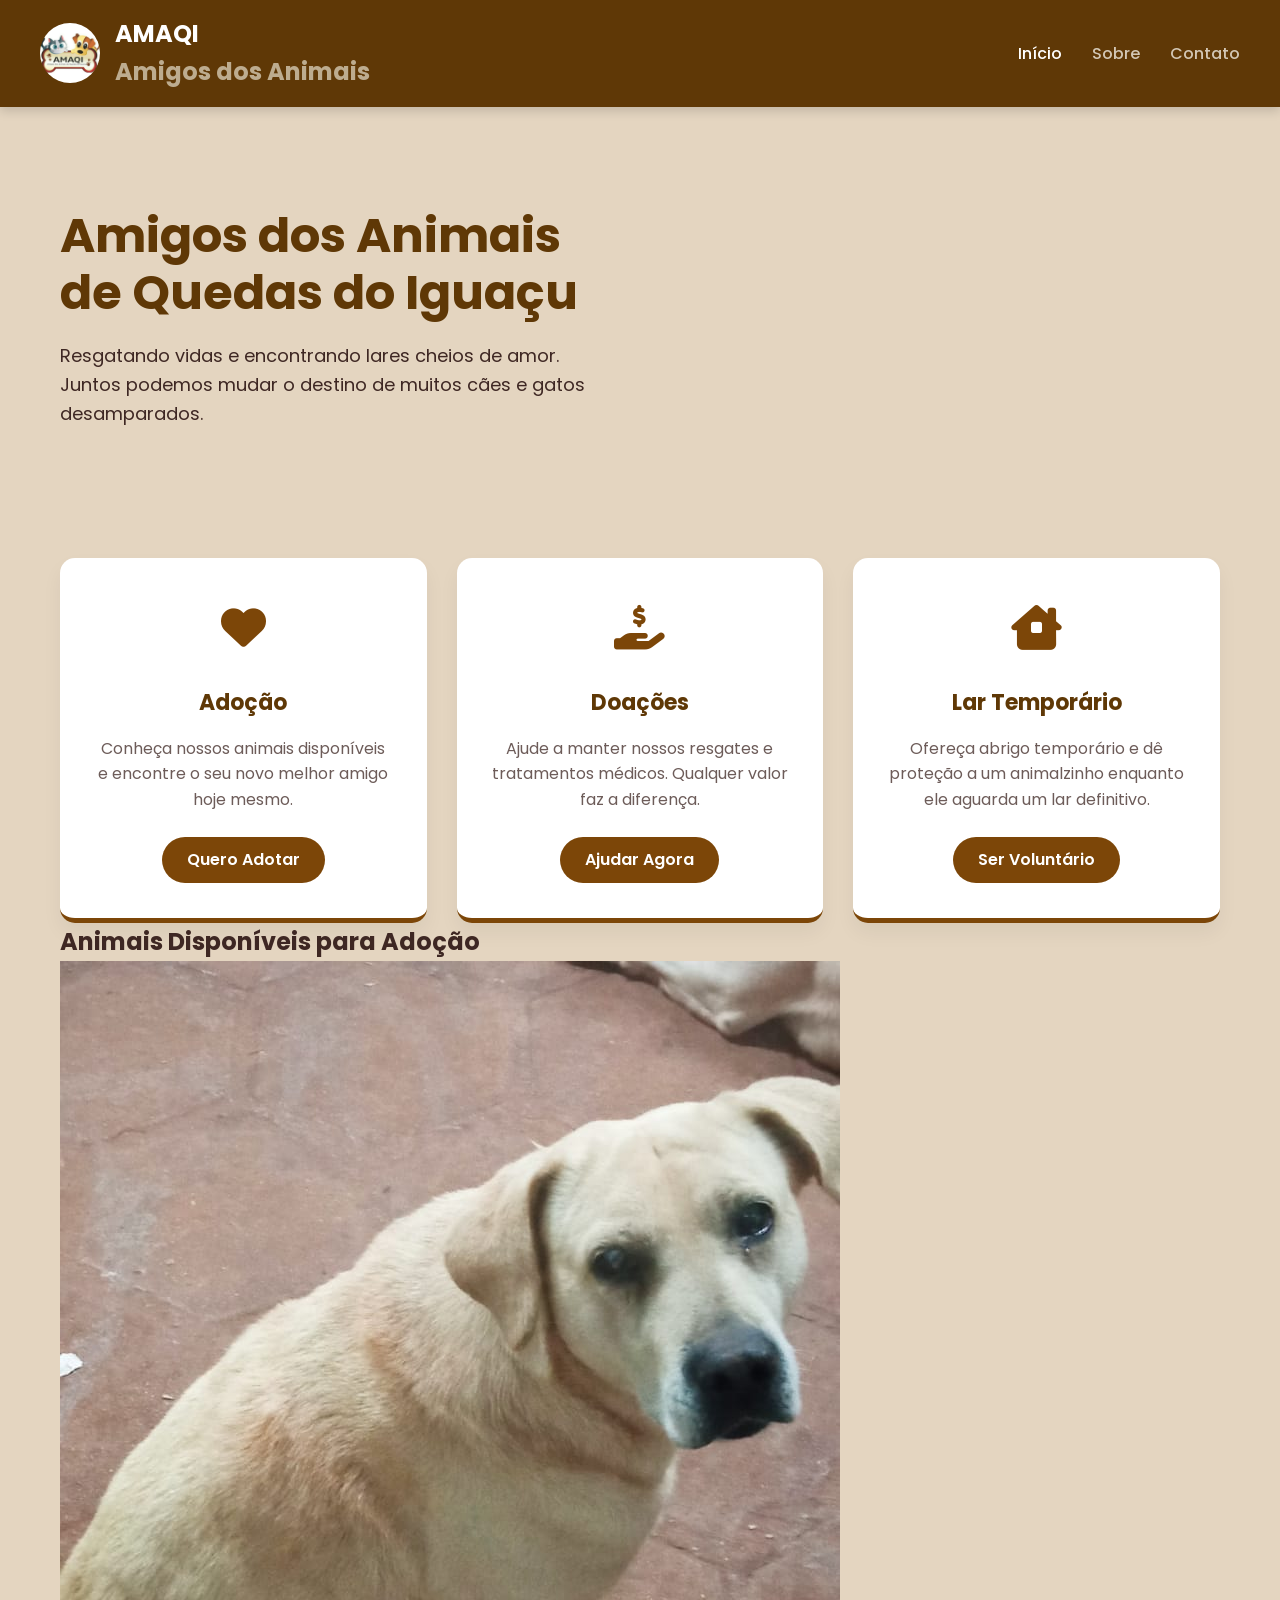
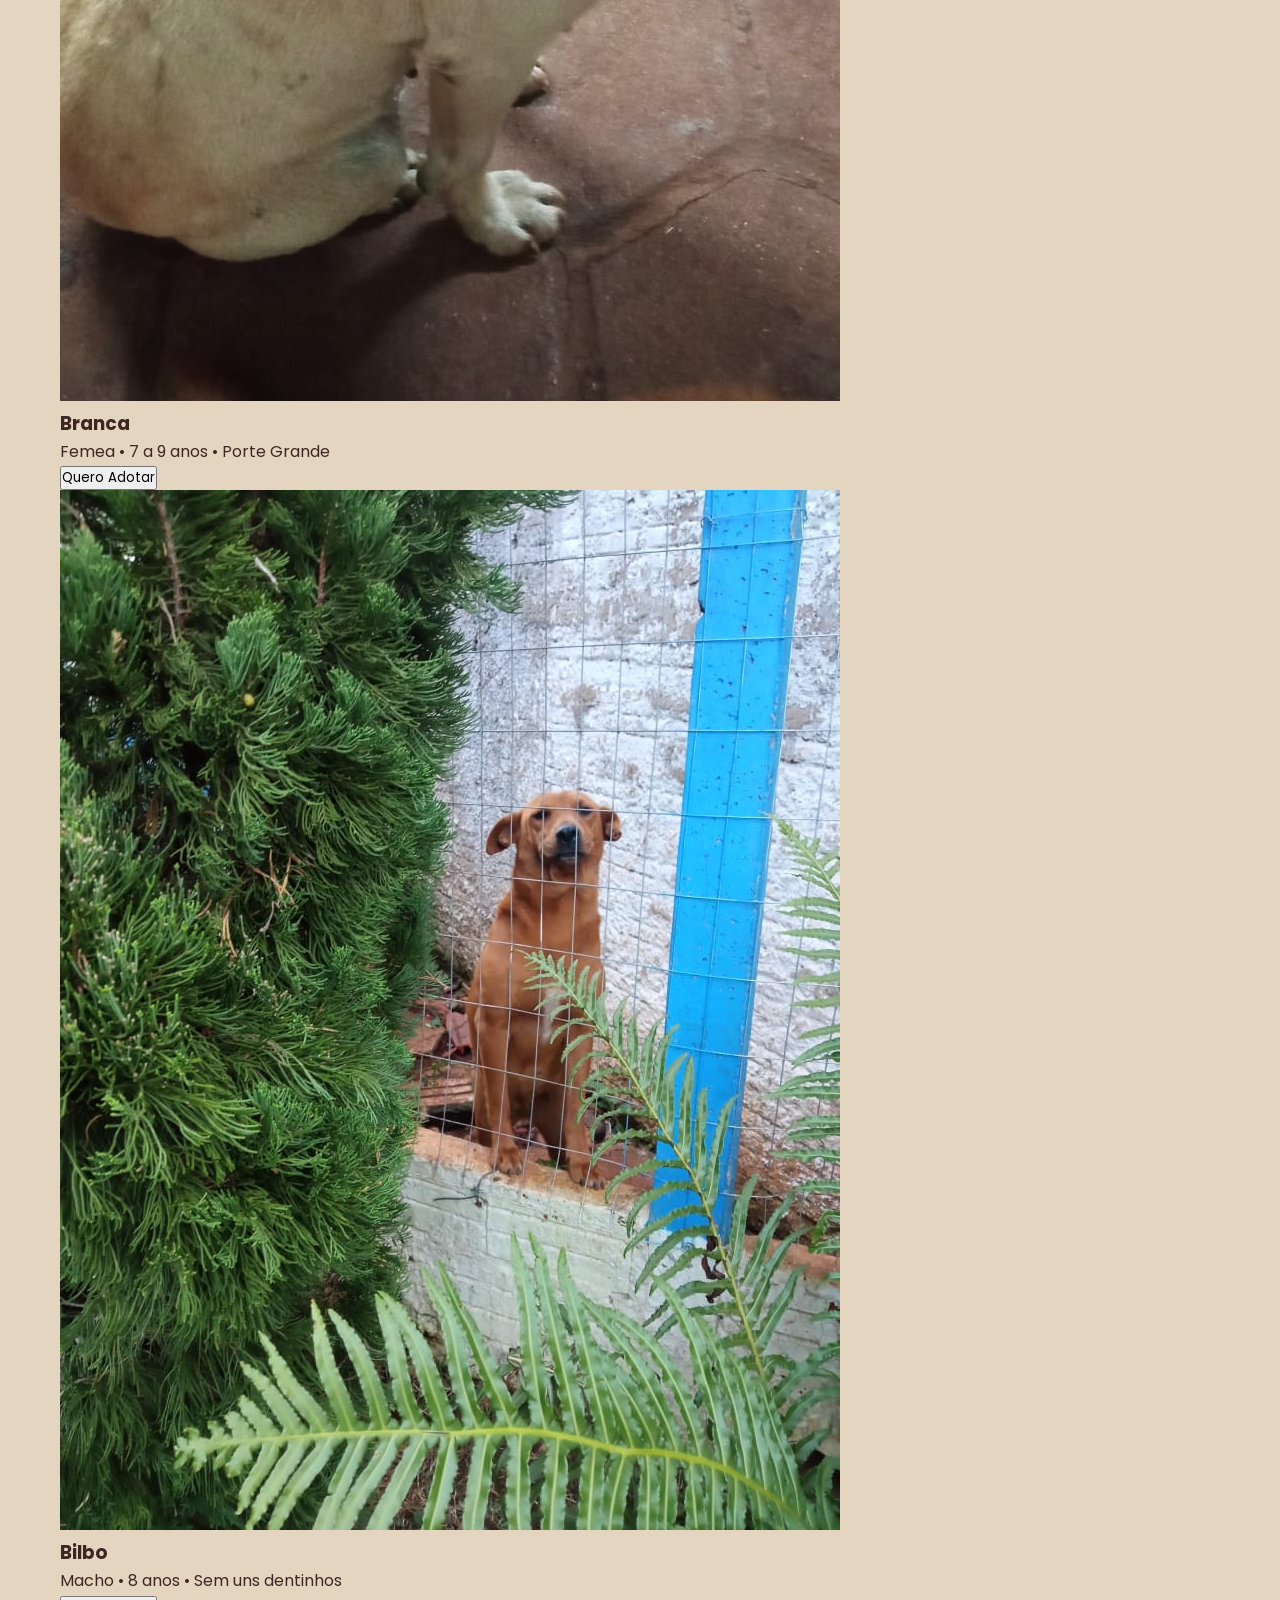
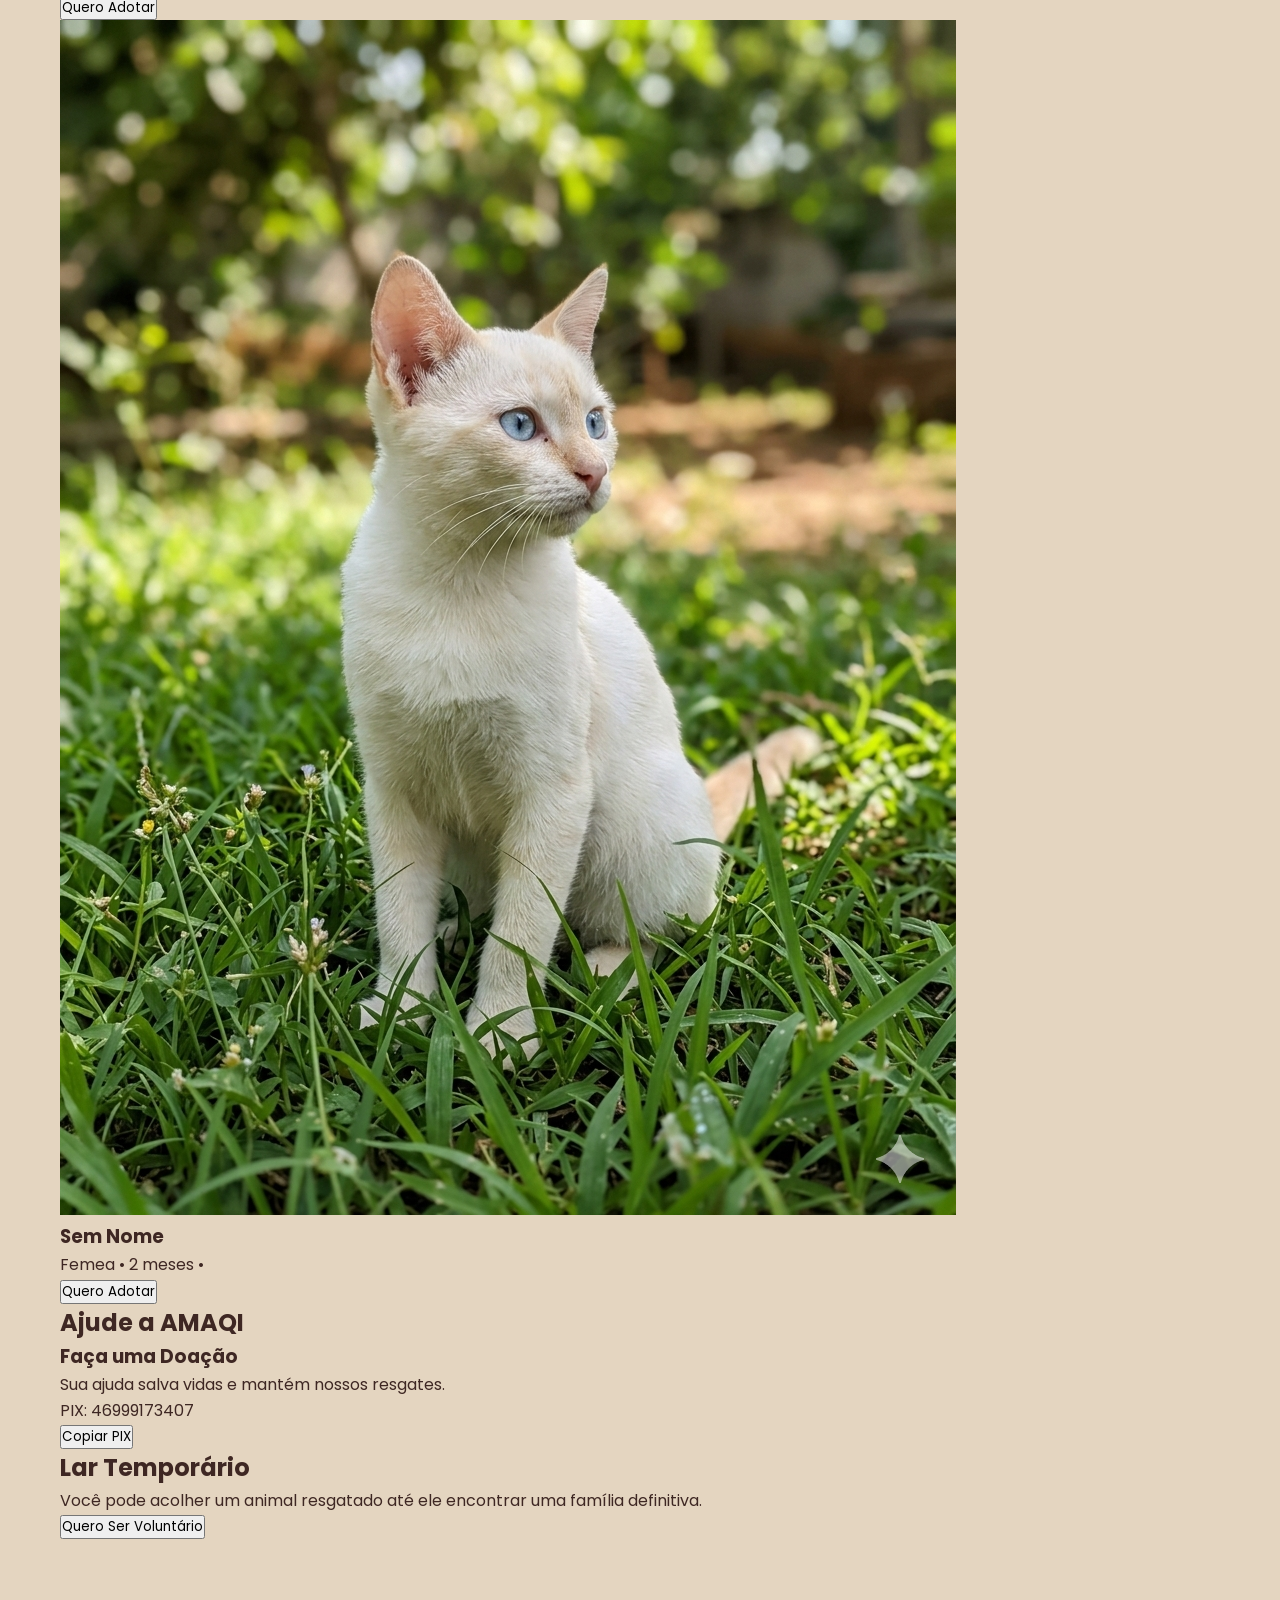
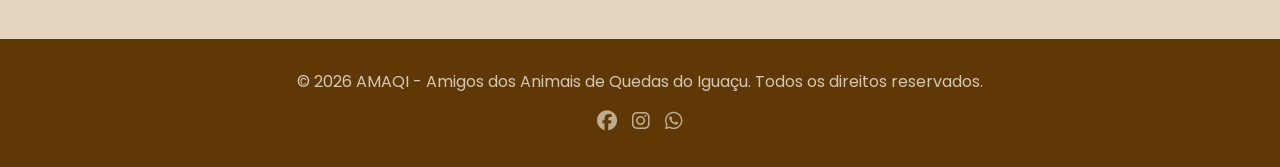
==== index.html @ 05c33a6d "Primeira versão do site da AMAQI" ====
<!DOCTYPE html>
<html lang="pt-BR">

<head>
    <meta charset="UTF-8">
    <meta name="viewport" content="width=device-width, initial-scale=1.0">

    <title>Início - AMAQI Amigos dos Animais</title>

    <link href="https://fonts.googleapis.com/css2?family=Poppins:wght@400;500;600;700&display=swap"
        rel="stylesheet">

    <link rel="stylesheet"
        href="https://cdnjs.cloudflare.com/ajax/libs/font-awesome/6.5.1/css/all.min.css">

    <link rel="stylesheet" href="styles.css">
</head>

<body>
  
    <nav class="navbar">

        <a href="index.html" class="navbar-brand">

    <img src="logo-amaqi.png"
         alt="Logo AMAQI"
         class="logo-navbar">

    <div>
        <strong>AMAQI</strong><br>
        <span>Amigos dos Animais</span>
    </div>

</a>
        <ul class="nav-links">
            <li><a href="index.html" class="active">Início</a></li>
            <li><a href="sobre.html">Sobre</a></li>
            <li><a href="contato.html">Contato</a></li>
        </ul>

    </nav>

    <div class="container">

        <section class="hero">

            <div class="hero-content">

                <h1>Amigos dos Animais de Quedas do Iguaçu</h1>

                <p>
                    Resgatando vidas e encontrando lares cheios de amor.
                    Juntos podemos mudar o destino de muitos cães e gatos
                    desamparados.
                </p>

            </div>

            <div class="hero-image">
            </div>

        </section>

        <section class="action-grid">

            <div class="card">

                <div class="card-icon">
                    <i class="fa-solid fa-heart"></i>
                </div>

                <h3>Adoção</h3>

                <p>
                    Conheça nossos animais disponíveis e encontre
                    o seu novo melhor amigo hoje mesmo.
                </p>

                <a href="#adocao" class="btn-card">
                    Quero Adotar
                </a>

            </div>

            <div class="card">

                <div class="card-icon">
                    <i class="fa-solid fa-hand-holding-dollar"></i>
                </div>

                <h3>Doações</h3>

                <p>
                    Ajude a manter nossos resgates e tratamentos médicos.
                    Qualquer valor faz a diferença.
                </p>

                <a href="#doacoes" class="btn-card">
                    Ajudar Agora
                </a>

            </div>

            <div class="card">

                <div class="card-icon">
                    <i class="fa-solid fa-house-chimney-window"></i>
                </div>

                <h3>Lar Temporário</h3>

                <p>
                    Ofereça abrigo temporário e dê proteção a um animalzinho
                    enquanto ele aguarda um lar definitivo.
                </p>

                <a href="#lar-temporario" class="btn-card">
                    Ser Voluntário
                </a>

            </div>

        </section>

        <!-- ADOÇÃO -->

        <section id="adocao" class="section">

            <h2>Animais Disponíveis para Adoção</h2>

            <div class="dogs-grid">

                <div class="dog-card">

                    <img src="branca.jpg" alt="Branca">

                    <h3>Branca</h3>

                    <p>Femea • 7 a 9 anos • Porte Grande</p>

                    <button onclick="adotar('Branca')">
                        Quero Adotar
                    </button>

                </div>

                <div class="dog-card">

                    <img src="bilbo.png" alt="bilbo">

                    <h3>Bilbo</h3>

                    <p>Macho • 8 anos • Sem uns dentinhos </p>

                    <button onclick="adotar('Bilbo')">
                        Quero Adotar
                    </button>

                </div>

                <div class="dog-card">

                    <img src="gato.png" alt="Sem nome">

                    <h3>Sem Nome</h3>

                    <p>Femea • 2 meses • </p>

                    <button onclick="adotar('Bob')">
                        Quero Adotar
                    </button>

                </div>

            </div>

        </section>

        <!-- DOAÇÕES -->

        <section id="doacoes" class="section">

            <h2>Ajude a AMAQI</h2>

            <div class="pix-box">

                <h3>Faça uma Doação</h3>

                <p>
                    Sua ajuda salva vidas e mantém nossos resgates.
                </p>

                <p>
                    PIX: 46999173407
                </p>

                <button onclick="copiarPix()">
                    Copiar PIX
                </button>

            </div>

        </section>

        <!-- LAR TEMPORÁRIO -->

        <section id="lar-temporario" class="section">

            <h2>Lar Temporário</h2>

            <p>
                Você pode acolher um animal resgatado até ele encontrar
                uma família definitiva.
            </p>

            <button onclick="voluntario()">
                Quero Ser Voluntário
            </button>

        </section>

    </div>

    <footer>

        <p>
            &copy; 2026 AMAQI - Amigos dos Animais de Quedas do Iguaçu.
            Todos os direitos reservados.
        </p>

        <div class="social-icons">
            <a href="https://www.facebook.com/profile.php?id=100069752322305"><i class="fa-brands fa-facebook"></i></a>
            <a href="https://www.instagram.com/amaqi.qi/"><i class="fa-brands fa-instagram"></i></a>
            <a href="https://wa.me/5546999173407"><i class="fa-brands fa-whatsapp"></i></a>
        </div>

    </footer>

    <script src="script.js"></script>

</body>

</html>
---- styles.css ----
/* Estilos Gerais */
* {
    margin: 0;
    padding: 0;
    box-sizing: border-box;
    font-family: 'Poppins', 'Segoe UI', Tahoma, Geneva, Verdana, sans-serif;
}

body {
    background-color: #e4d5c0;
    color: #3E2723;
    line-height: 1.6;
}

img {
    max-width: 100%;
    height: auto;
}

/* Barra de Navegação */
.navbar {
    background-color: #5F3806;
    padding: 15px 40px;
    display: flex;
    justify-content: space-between;
    align-items: center;
    position: sticky;
    top: 0;
    z-index: 1000;
    box-shadow: 0 4px 10px rgba(0,0,0,0.15);
}

.navbar-brand {
    color: #FFFFFF;
    font-size: 24px;
    font-weight: 700;
    text-decoration: none;
    display: flex;
    align-items: center;
    gap: 15px;
}

.logo-navbar {
    width: 60px;
    height: 60px;
    object-fit: contain;
    border-radius: 50%;
}

.navbar-brand span {
    color: #BDAC8F;
}

.nav-links {
    display: flex;
    list-style: none;
    align-items: center;
    gap: 30px;
}

.nav-links a {
    color: #D3C7B5;
    text-decoration: none;
    font-weight: 500;
    transition: color 0.3s ease;
}

.nav-links a:hover,
.nav-links a.active {
    color: #FFFFFF;
}

.btn-login {
    background-color: #7C4608;
    color: #FFFFFF !important;
    padding: 8px 20px;
    border-radius: 55px;
    transition: background-color 0.3s ease !important;
}

.btn-login:hover {
    background-color: #824908;
}

/* Container Principal */
.container {
    max-width: 1200px;
    margin: 0 auto;
    padding: 40px 20px;
}

/* Seção Hero */
.hero {
    display: flex;
    align-items: center;
    justify-content: space-between;
    gap: 40px;
    padding: 60px 0;
}

.hero-content {
    flex: 1;
}

.hero-content h1 {
    font-size: 48px;
    color: #5F3806;
    line-height: 1.2;
    margin-bottom: 20px;
}

.hero-content p {
    font-size: 18px;
    color: #3E2723;
    margin-bottom: 30px;
}

.hero-image {
    flex: 1;
    display: flex;
    justify-content: center;
}

.hero-image img,
.about-side img,
.card img {
    width: 100%;
    max-width: 350px;
    height: auto;
    border-radius: 20px;
    box-shadow: 0 10px 20px rgba(0,0,0,0.15);
}

/* Grid de Cards */
.action-grid {
    display: grid;
    grid-template-columns: repeat(auto-fit, minmax(300px, 1fr));
    gap: 30px;
    margin-top: 40px;
}

.card {
    background-color: #FFFFFF;
    border-radius: 15px;
    padding: 35px;
    text-align: center;
    box-shadow: 0 10px 20px rgba(0,0,0,0.05);
    transition: transform 0.3s ease, box-shadow 0.3s ease;
    border-bottom: 5px solid #7C4608;
}

.card:hover {
    transform: translateY(-5px);
    box-shadow: 0 15px 30px rgba(0,0,0,0.1);
}

.card-icon {
    font-size: 45px;
    color: #7C4608;
    margin-bottom: 20px;
}

.card h3 {
    color: #5F3806;
    margin-bottom: 15px;
    font-size: 22px;
}

.card p {
    color: #6d5c59;
    margin-bottom: 25px;
}

.btn-card {
    display: inline-block;
    background-color: #7C4608;
    color: #FFFFFF;
    text-decoration: none;
    padding: 10px 25px;
    border-radius: 25px;
    font-weight: 600;
    transition: background-color 0.3s ease;
}

.btn-card:hover {
    background-color: #824908;
}

/* Página Sobre */
.about-section {
    background-color: #FFFFFF;
    border-radius: 15px;
    padding: 50px;
    box-shadow: 0 10px 20px rgba(0,0,0,0.05);
}

.page-title {
    font-size: 36px;
    color: #5F3806;
    margin-bottom: 30px;
    border-left: 6px solid #7C4608;
    padding-left: 15px;
}

.about-grid {
    display: flex;
    gap: 50px;
    align-items: center;
}

.about-text {
    flex: 1.2;
}

.about-text p {
    margin-bottom: 20px;
    font-size: 16px;
}

.about-side {
    flex: 0.8;
    background-color: #BDAC8F;
    padding: 30px;
    border-radius: 15px;
    text-align: center;
}

.values-grid {
    display: grid;
    grid-template-columns: repeat(3, 1fr);
    gap: 20px;
    margin-top: 40px;
}

.value-box {
    background-color: #BDAC8F;
    padding: 25px;
    border-radius: 10px;
    text-align: center;
    font-weight: 600;
    color: #5F3806;
}

/* Página Contato */
.contact-grid {
    display: grid;
    grid-template-columns: 1fr 1fr;
    gap: 40px;
}

.contact-info,
.contact-form-container {
    background-color: #FFFFFF;
    border-radius: 15px;
    padding: 40px;
    box-shadow: 0 10px 20px rgba(0,0,0,0.05);
}

.info-item {
    display: flex;
    align-items: center;
    gap: 15px;
    margin-bottom: 25px;
}

.info-item i {
    font-size: 24px;
    color: #7C4608;
}

.form-group {
    margin-bottom: 20px;
}

.form-group label {
    display: block;
    margin-bottom: 8px;
    font-weight: 500;
    color: #5F3806;
}

.form-control {
    width: 100%;
    padding: 12px;
    border: 1px solid #BDAC8F;
    border-radius: 8px;
    background-color: #fcfbfa;
    color: #3E2723;
}

.form-control:focus {
    outline: none;
    border-color: #7C4608;
}

.btn-submit {
    background-color: #5F3806;
    color: #FFFFFF;
    border: none;
    padding: 12px 30px;
    border-radius: 8px;
    font-size: 16px;
    font-weight: 600;
    cursor: pointer;
    transition: background-color 0.3s ease;
}

.btn-submit:hover {
    background-color: #7C4608;
}

/* Rodapé */
footer {
    background-color: #5F3806;
    color: #D3C7B5;
    text-align: center;
    padding: 30px 20px;
    margin-top: 60px;
}

footer p {
    margin-bottom: 10px;
}

footer .social-icons {
    display: flex;
    justify-content: center;
    gap: 15px;
    font-size: 20px;
}

footer .social-icons a {
    color: #BDAC8F;
    text-decoration: none;
    transition: color 0.3s ease;
}

footer .social-icons a:hover {
    color: #FFFFFF;
}

/* Responsividade */
@media (max-width: 768px) {
    .hero {
        flex-direction: column;
        text-align: center;
    }

    .contact-grid {
        grid-template-columns: 1fr;
    }

    .about-grid {
        flex-direction: column;
    }

    .values-grid {
        grid-template-columns: 1fr;
    }

    .navbar {
        flex-direction: column;
        gap: 15px;
        text-align: center;
    }

    .nav-links {
        flex-direction: column;
        gap: 10px;
    }

   /* Cards dos animais */
.dogs-grid {
    display: grid;
    grid-template-columns: repeat(auto-fit, minmax(250px, 1fr));
    gap: 25px;
    margin-top: 30px;
}

.dog-card {
    background: white;
    padding: 20px;
    border-radius: 15px;
    text-align: center;
    box-shadow: 0 5px 15px rgba(0,0,0,0.1);
}

.dog-card img {
    width: 100%;
    max-width: 250px;
    height: 250px;
    object-fit: cover;
    border-radius: 15px;
    margin-bottom: 15px;
}

.dog-card button {
    background-color: #7C4608;
    color: white;
    border: none;
    padding: 10px 20px;
    border-radius: 25px;
    cursor: pointer;
}

.dog-card button:hover {
    background-color: #5F3806;
}




}
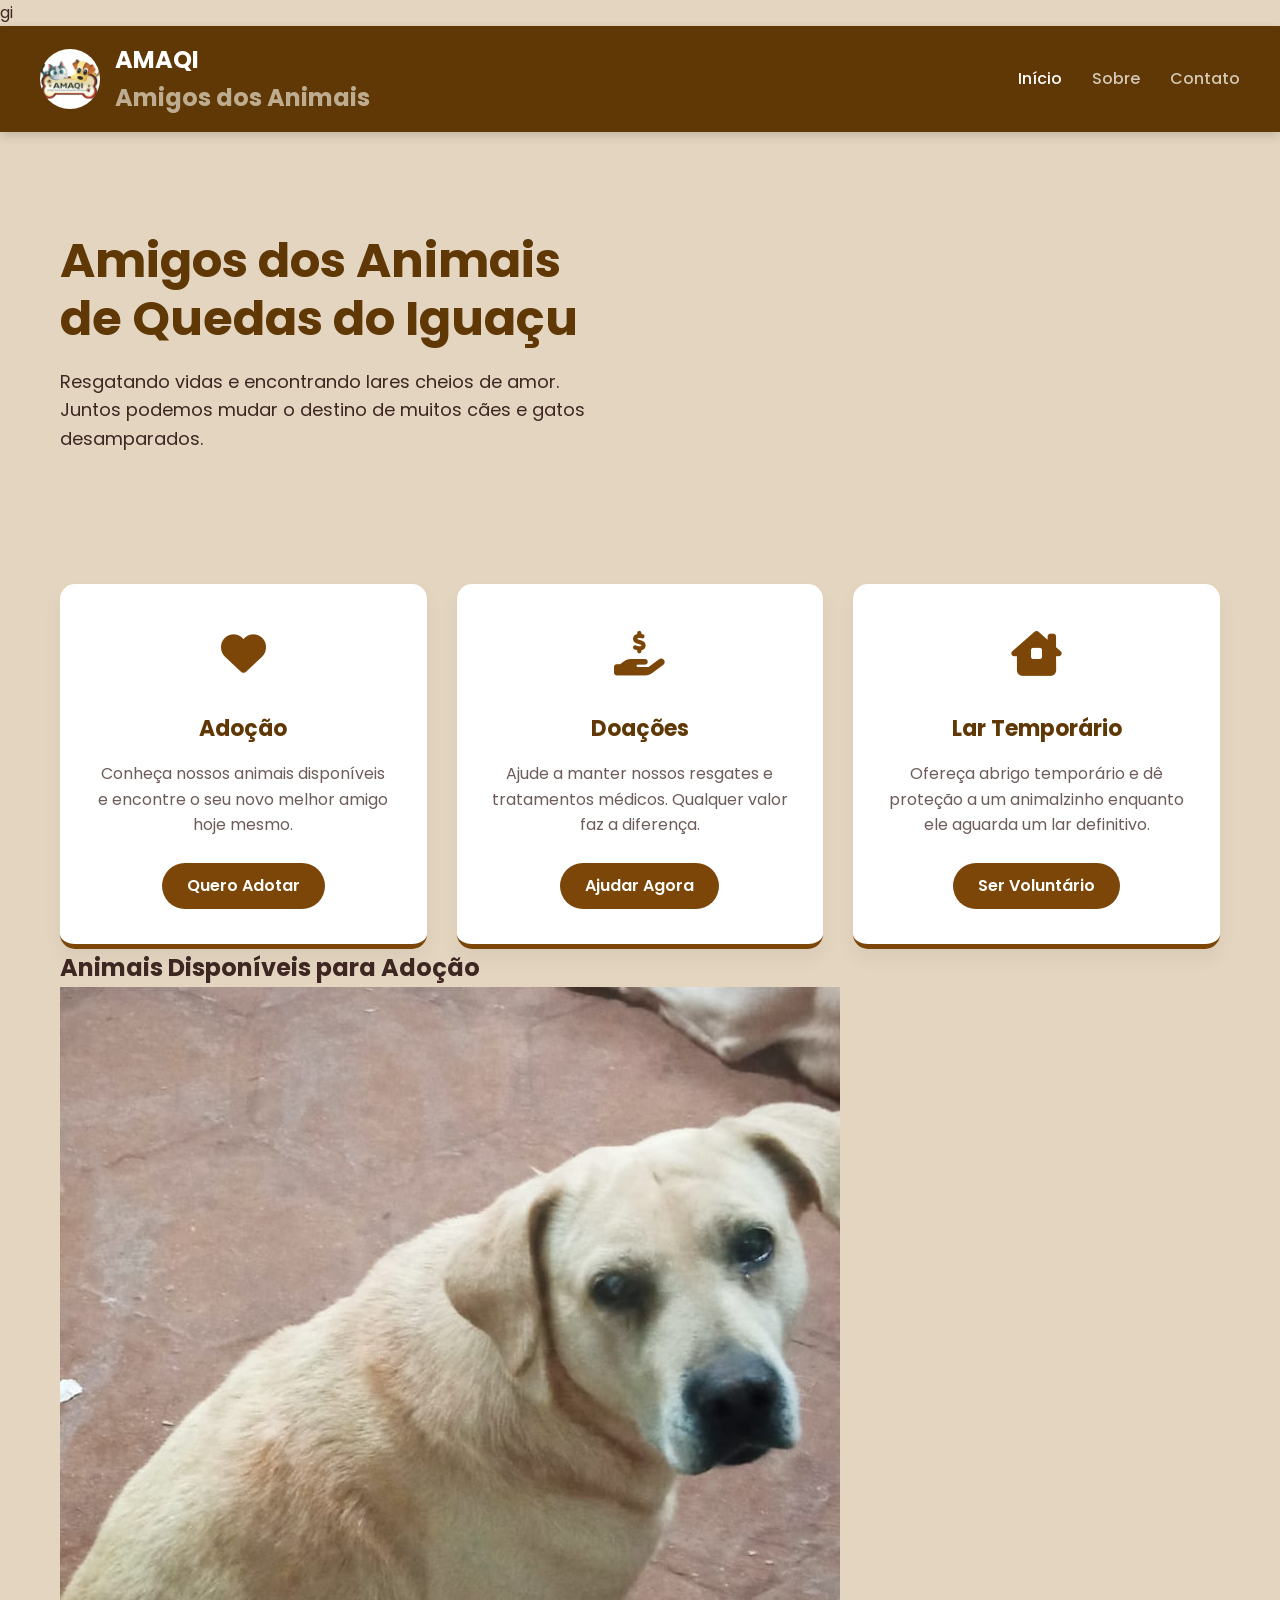
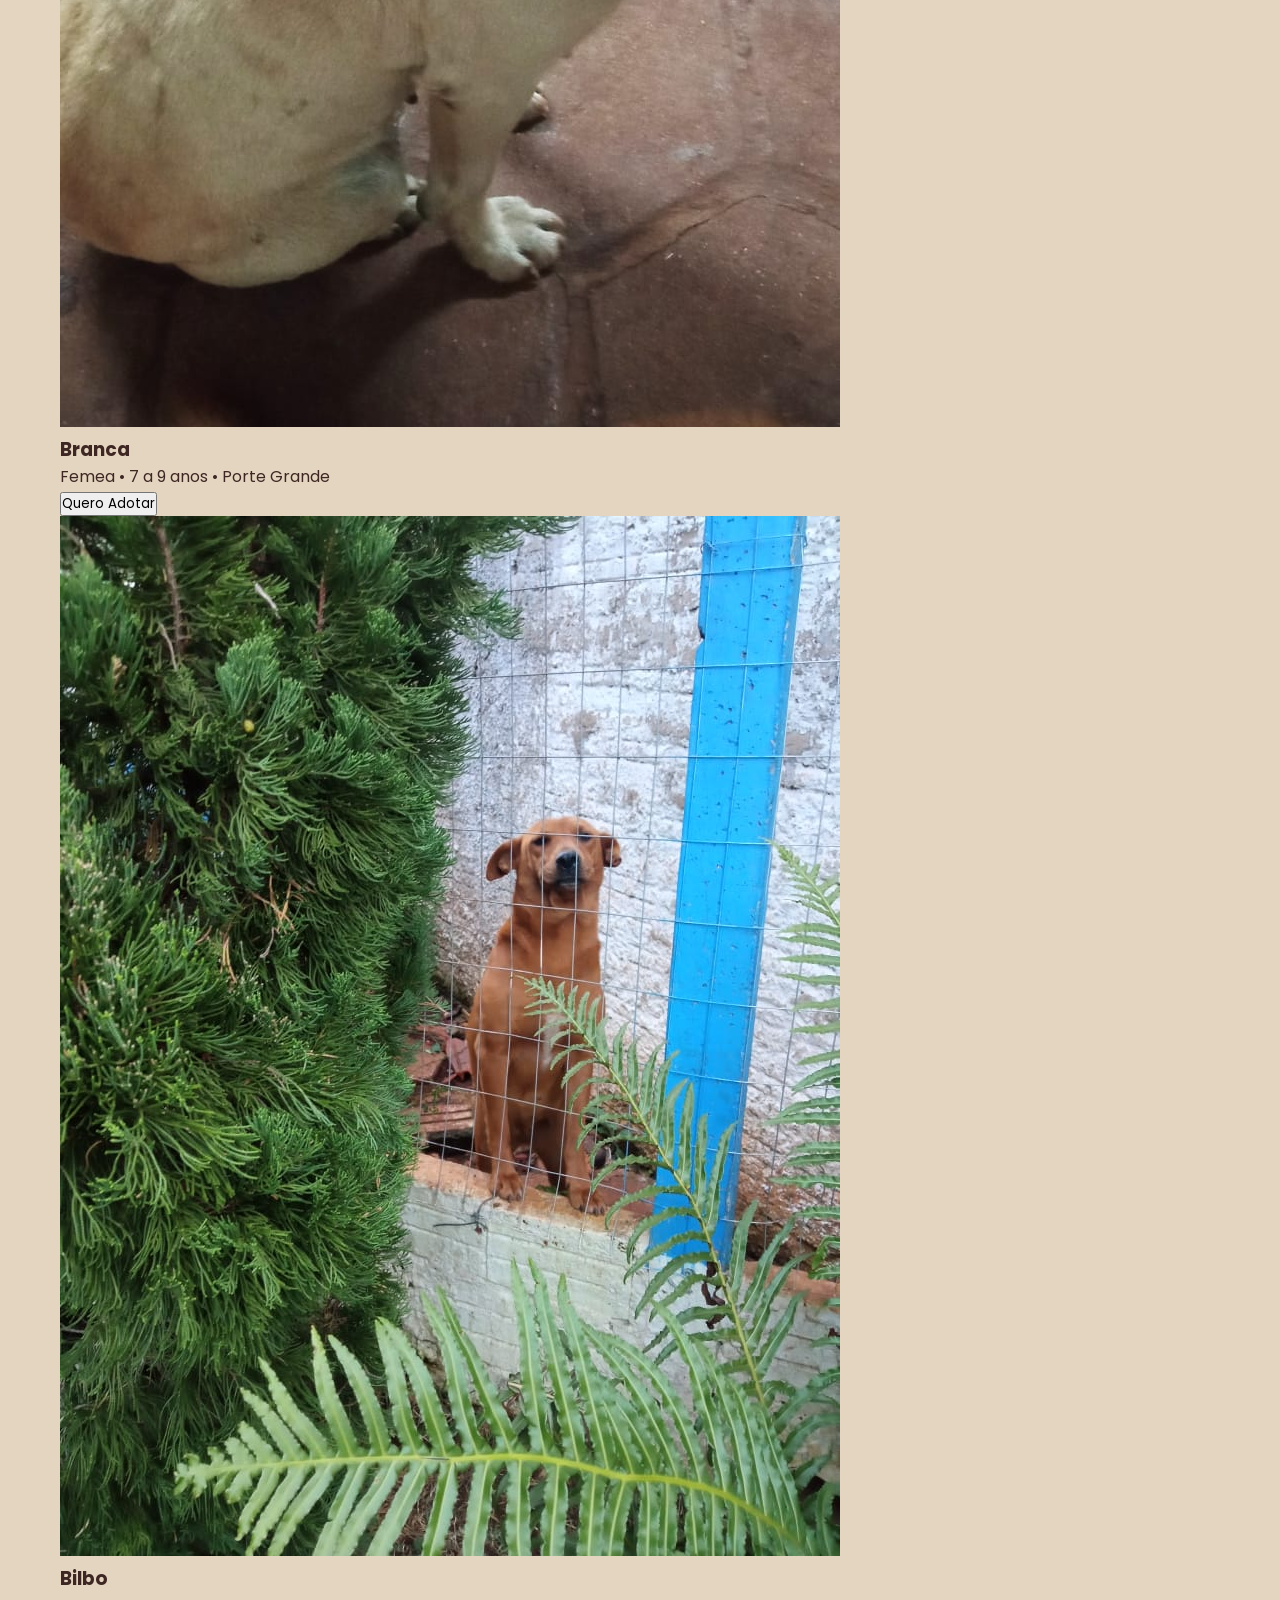
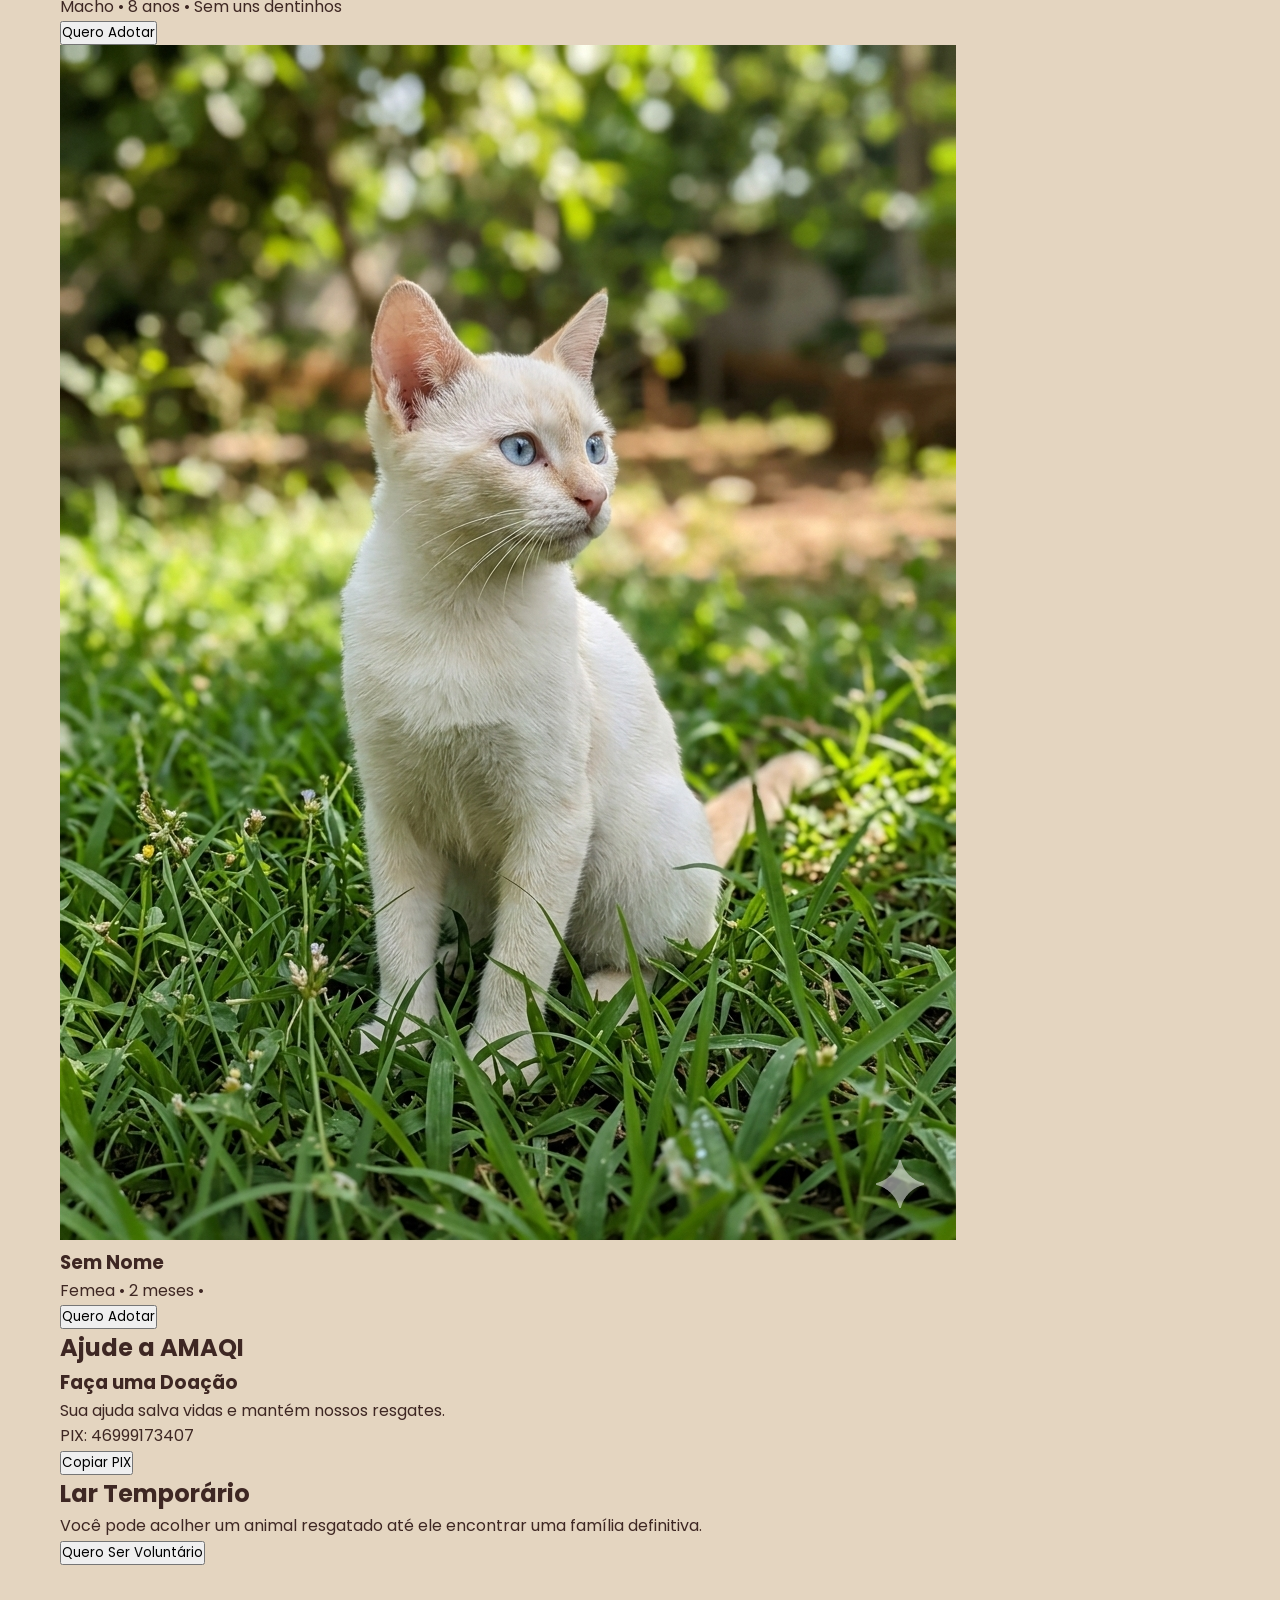
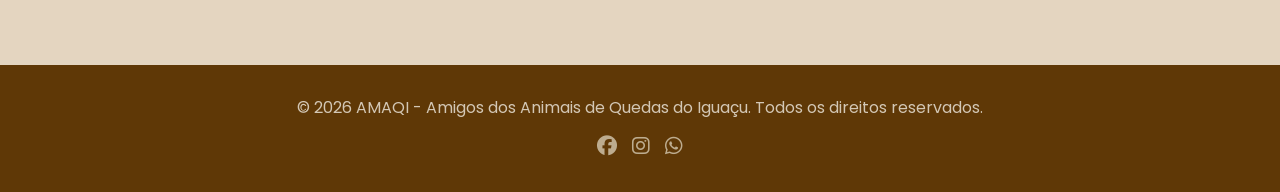
==== commit 312e2bf2: "Atualiza o site" ====
--- a/index.html
+++ b/index.html
@@ -17,7 +17,7 @@
 </head>
 
 <body>
-  
+  gi
     <nav class="navbar">
 
         <a href="index.html" class="navbar-brand">
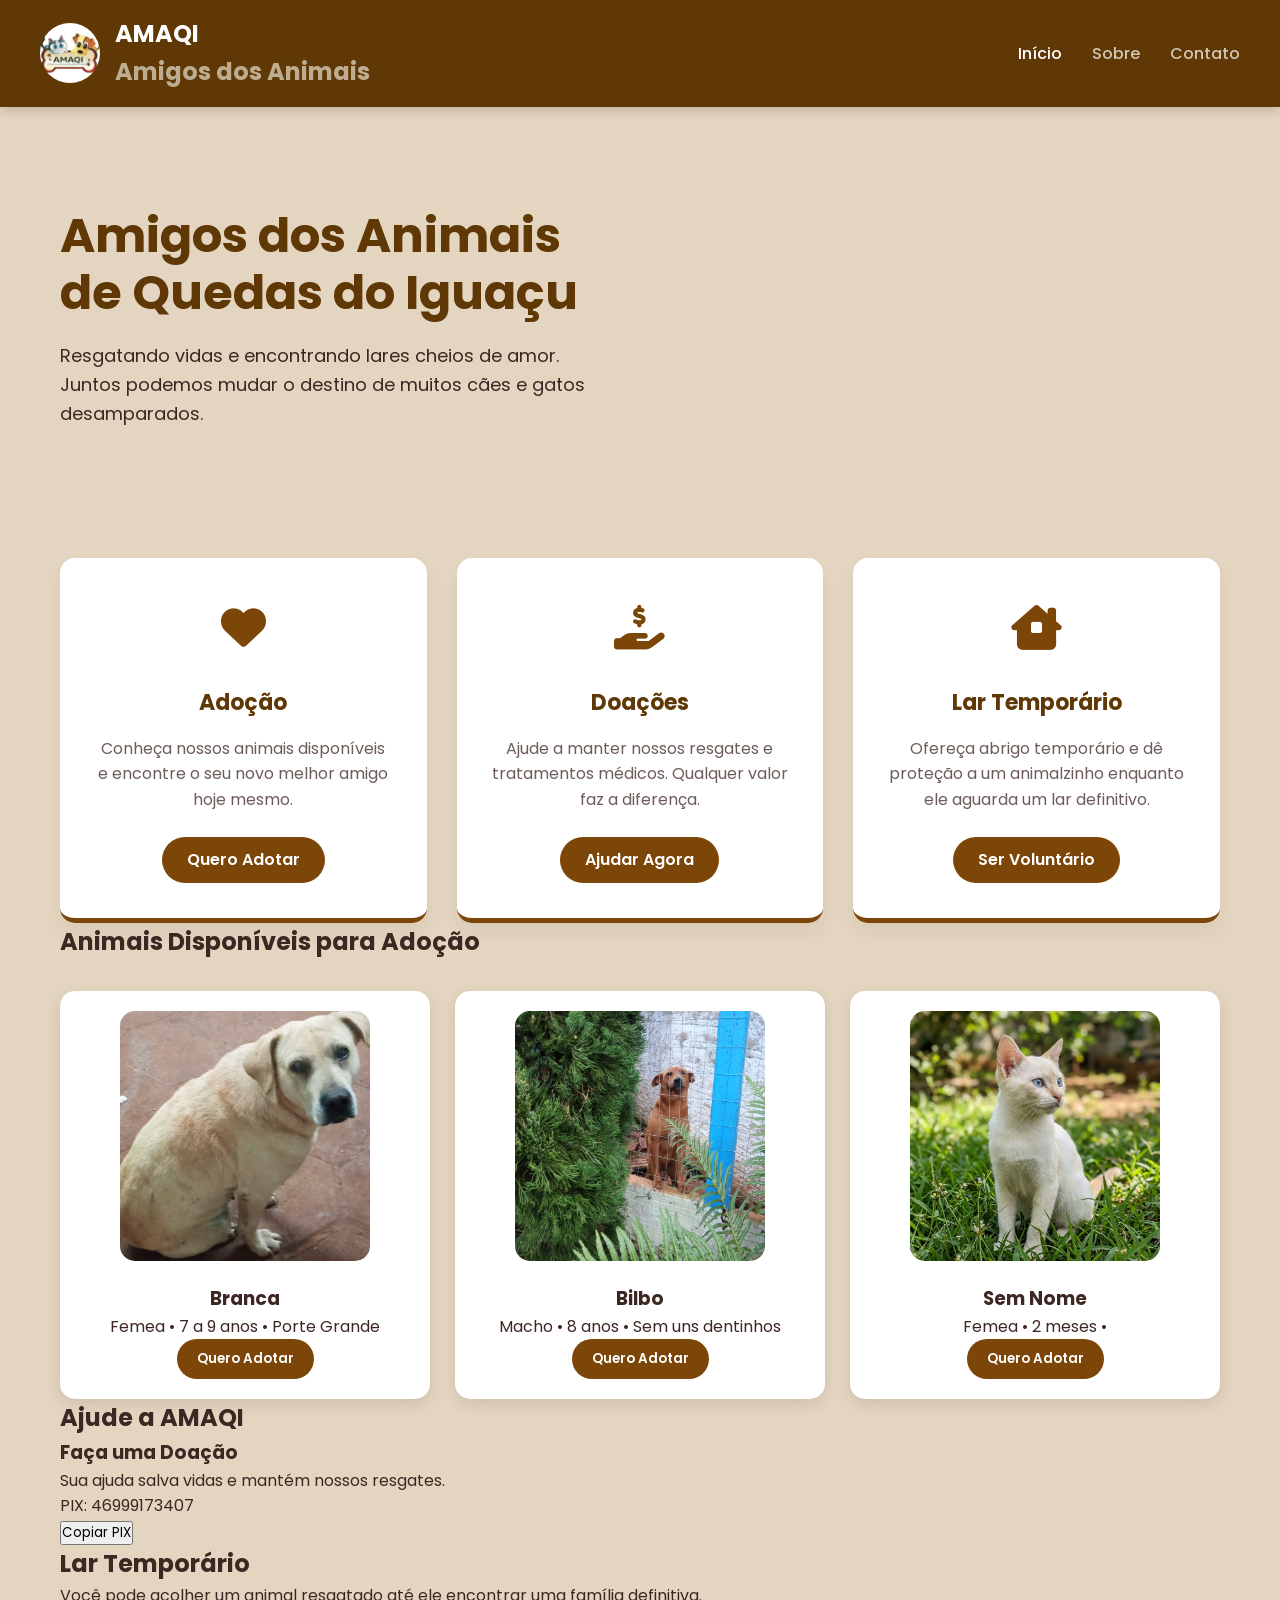
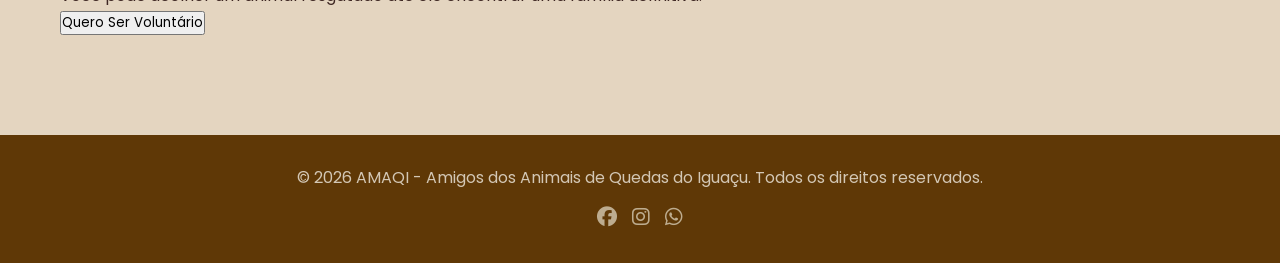
==== commit f4a323a1: "Corrige index" ====
--- a/index.html
+++ b/index.html
@@ -17,7 +17,7 @@
 </head>
 
 <body>
-  gi
+  
     <nav class="navbar">
 
         <a href="index.html" class="navbar-brand">
--- a/styles.css
+++ b/styles.css
@@ -293,6 +293,7 @@
     border-color: #7C4608;
 }
 
+/* Botão Enviar Formulário */
 .btn-submit {
     background-color: #5F3806;
     color: #FFFFFF;
@@ -339,37 +340,7 @@
     color: #FFFFFF;
 }
 
-/* Responsividade */
-@media (max-width: 768px) {
-    .hero {
-        flex-direction: column;
-        text-align: center;
-    }
-
-    .contact-grid {
-        grid-template-columns: 1fr;
-    }
-
-    .about-grid {
-        flex-direction: column;
-    }
-
-    .values-grid {
-        grid-template-columns: 1fr;
-    }
-
-    .navbar {
-        flex-direction: column;
-        gap: 15px;
-        text-align: center;
-    }
-
-    .nav-links {
-        flex-direction: column;
-        gap: 10px;
-    }
-
-   /* Cards dos animais */
+/* Cards dos Animais - Estilos Globais */
 .dogs-grid {
     display: grid;
     grid-template-columns: repeat(auto-fit, minmax(250px, 1fr));
@@ -401,13 +372,45 @@
     padding: 10px 20px;
     border-radius: 25px;
     cursor: pointer;
+    font-weight: 600;
+    transition: background-color 0.3s ease;
 }
 
 .dog-card button:hover {
     background-color: #5F3806;
 }
 
-
-
-
-}
+/* Responsividade */
+@media (max-width: 768px) {
+    .hero {
+        flex-direction: column;
+        text-align: center;
+    }
+
+    .contact-grid {
+        grid-template-columns: 1fr;
+    }
+
+    .about-grid {
+        flex-direction: column;
+    }
+
+    .values-grid {
+        grid-template-columns: 1fr;
+    }
+
+    .navbar {
+        flex-direction: column;
+        gap: 15px;
+        text-align: center;
+    }
+
+    .nav-links {
+        flex-direction: column;
+        gap: 10px;
+    }
+    
+    .dog-card img {
+        max-width: 100%;
+    }
+}
